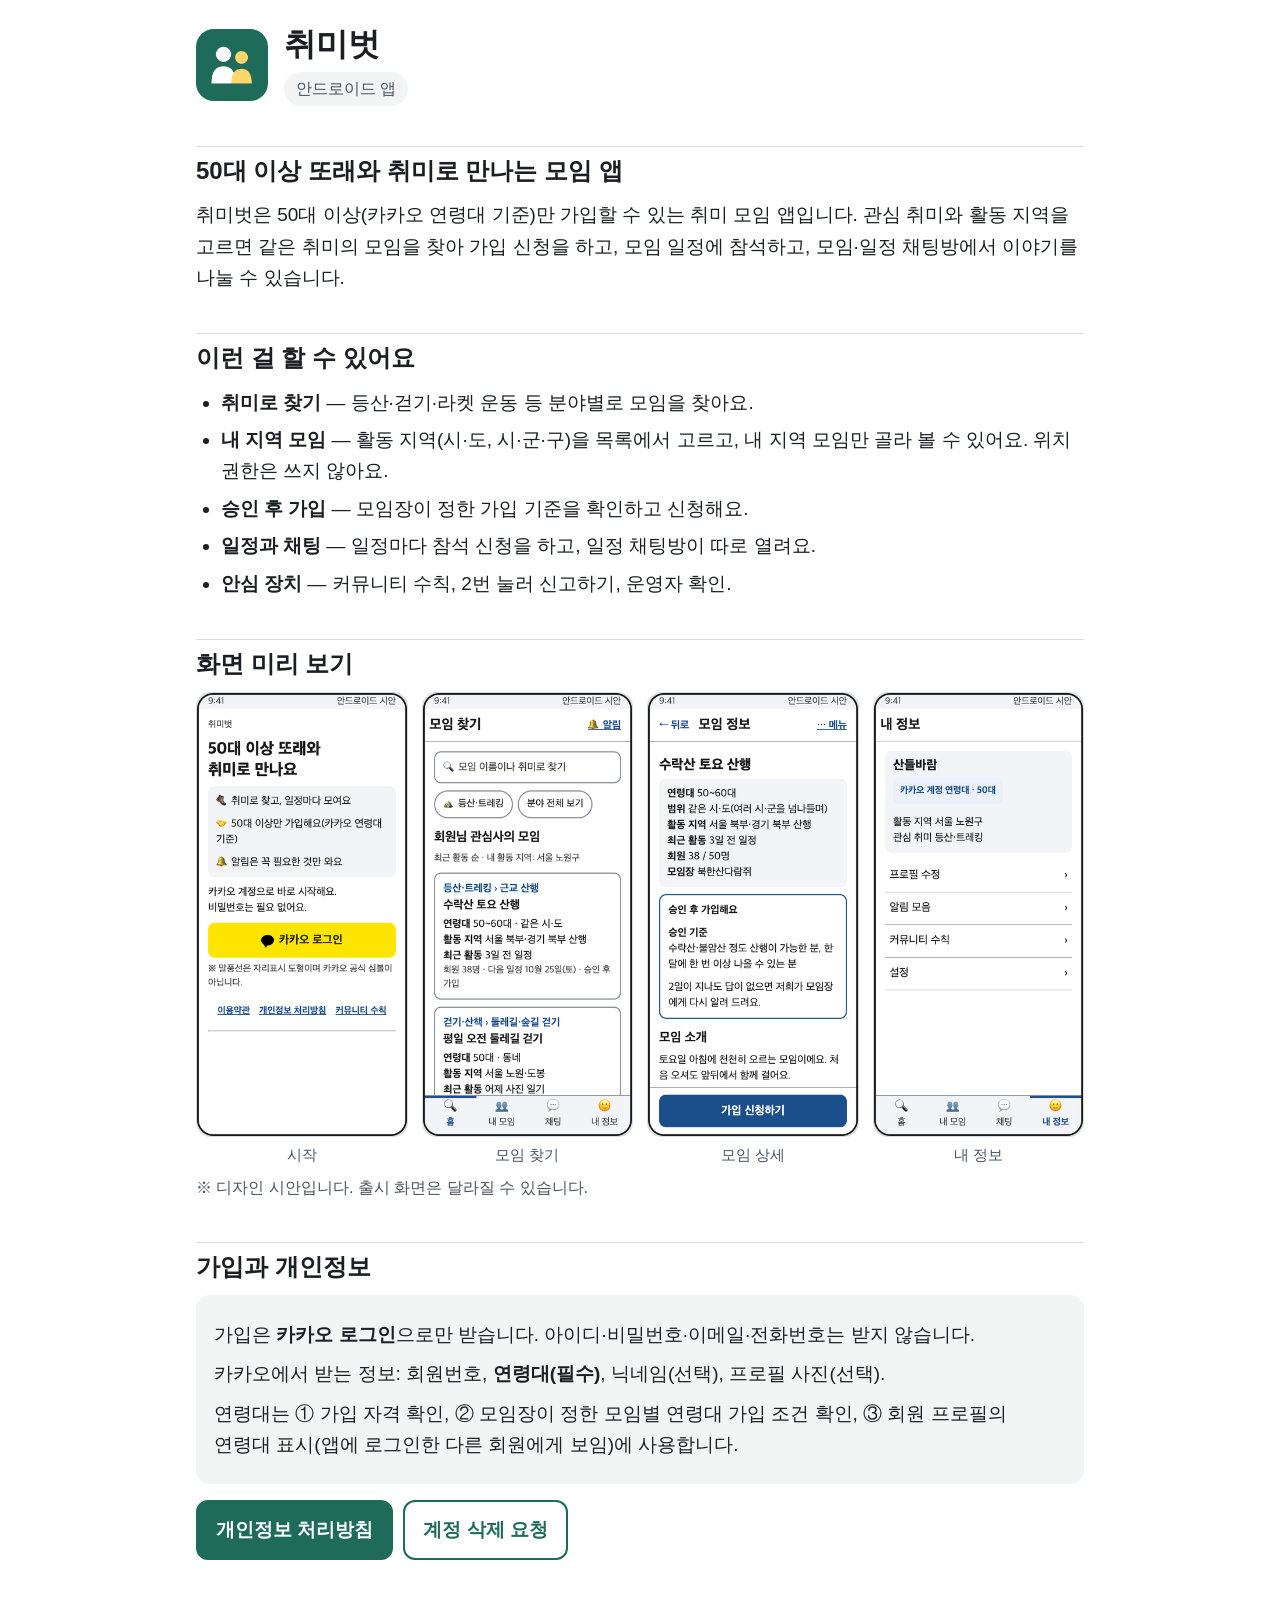
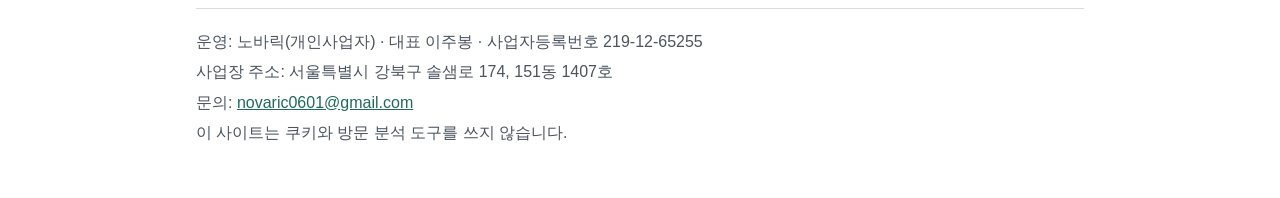
==== index.html @ 16c769e8 "Publish 취미벗 site: intro, privacy policy (effective 2026-10-18), account deletion page Co-Authored-By" ====
<!doctype html>
<html lang="ko">
<head>
<meta charset="utf-8">
<meta name="viewport" content="width=device-width, initial-scale=1">
<title>취미벗 — 50대 이상 취미 모임</title>
<meta name="description" content="취미벗은 50대 이상(카카오 연령대 기준)만 가입할 수 있는 취미 모임 앱입니다.">
<link rel="icon" href="/img/icon.png">
<link rel="stylesheet" href="/assets/site.css">
<!-- Static page: no cookies, no analytics, no external resources. -->
</head>
<body>
<main>
  <div class="hero">
    <img src="/img/icon.png" alt="취미벗 앱 아이콘" width="72" height="72">
    <div>
      <h1>취미벗</h1>
      <span class="tag">안드로이드 앱</span>
    </div>
  </div>

  <h2>50대 이상 또래와 취미로 만나는 모임 앱</h2>
  <p>취미벗은 50대 이상(카카오 연령대 기준)만 가입할 수 있는 취미 모임 앱입니다. 관심 취미와 활동 지역을 고르면 같은 취미의 모임을 찾아 가입 신청을 하고, 모임 일정에 참석하고, 모임·일정 채팅방에서 이야기를 나눌 수 있습니다.</p>

  <h2>이런 걸 할 수 있어요</h2>
  <ul>
    <li><b>취미로 찾기</b> — 등산·걷기·라켓 운동 등 분야별로 모임을 찾아요.</li>
    <li><b>내 지역 모임</b> — 활동 지역(시·도, 시·군·구)을 목록에서 고르고, 내 지역 모임만 골라 볼 수 있어요. 위치 권한은 쓰지 않아요.</li>
    <li><b>승인 후 가입</b> — 모임장이 정한 가입 기준을 확인하고 신청해요.</li>
    <li><b>일정과 채팅</b> — 일정마다 참석 신청을 하고, 일정 채팅방이 따로 열려요.</li>
    <li><b>안심 장치</b> — 커뮤니티 수칙, 2번 눌러 신고하기, 운영자 확인.</li>
  </ul>

  <h2>화면 미리 보기</h2>
  <div class="shots">
    <figure><img src="/img/s01.png" alt="시작 화면: 카카오 로그인으로 시작"><figcaption>시작</figcaption></figure>
    <figure><img src="/img/s07.png" alt="홈 화면: 관심 취미의 모임 목록"><figcaption>모임 찾기</figcaption></figure>
    <figure><img src="/img/s10.png" alt="모임 상세 화면: 모임 소개와 가입 기준"><figcaption>모임 상세</figcaption></figure>
    <figure><img src="/img/s22.png" alt="내 정보 화면: 닉네임과 카카오 계정 연령대 표시"><figcaption>내 정보</figcaption></figure>
  </div>
  <p class="note">※ 디자인 시안입니다. 출시 화면은 달라질 수 있습니다.</p>

  <h2>가입과 개인정보</h2>
  <div class="box">
    <p>가입은 <b>카카오 로그인</b>으로만 받습니다. 아이디·비밀번호·이메일·전화번호는 받지 않습니다.</p>
    <p>카카오에서 받는 정보: 회원번호, <b>연령대(필수)</b>, 닉네임(선택), 프로필 사진(선택).</p>
    <p>연령대는 ① 가입 자격 확인, ② 모임장이 정한 모임별 연령대 가입 조건 확인, ③ 회원 프로필의 연령대 표시(앱에 로그인한 다른 회원에게 보임)에 사용합니다.</p>
  </div>
  <div class="btns">
    <a class="btn primary" href="/privacy/">개인정보 처리방침</a>
    <a class="btn" href="/delete-account/">계정 삭제 요청</a>
  </div>

  <footer>
    <p>운영: 노바릭(개인사업자) · 대표 이주봉 · 사업자등록번호 219-12-65255</p>
    <p>사업장 주소: 서울특별시 강북구 솔샘로 174, 151동 1407호</p>
    <p>문의: <a href="mailto:novaric0601@gmail.com">novaric0601@gmail.com</a></p>
    <p>이 사이트는 쿠키와 방문 분석 도구를 쓰지 않습니다.</p>
  </footer>
</main>
</body>
</html>
---- assets/site.css ----
/* 취미벗 static site. No cookies, no analytics, no external resources. */
:root {
  --fg: #1b1f23; --muted: #4a5560; --bg: #ffffff; --soft: #f2f5f4;
  --brand: #1E6B5A; --link: #1E6B5A; --line: #d6dde0; --warn-bg: #fff6e0; --warn-line: #e8c46a;
  color-scheme: light dark;
}
@media (prefers-color-scheme: dark) {
  :root {
    --fg: #eef2f1; --muted: #b8c3c0; --bg: #121615; --soft: #1c2321;
    --brand: #7fd1bd; --link: #7fd1bd; --line: #2c3633; --warn-bg: #2a2416; --warn-line: #7a6430;
  }
}
* { box-sizing: border-box; }
html { -webkit-text-size-adjust: 100%; }
body {
  margin: 0; background: var(--bg); color: var(--fg);
  font-family: -apple-system, BlinkMacSystemFont, "Apple SD Gothic Neo", "Noto Sans KR", "Malgun Gothic", "Segoe UI", sans-serif;
  font-size: 19px; line-height: 1.65; word-break: keep-all; overflow-wrap: anywhere;
}
main { max-width: 920px; margin: 0 auto; padding: 24px 16px 48px; }
a { color: var(--link); }
a:focus-visible { outline: 3px solid var(--brand); outline-offset: 2px; }
h1 { font-size: 30px; line-height: 1.3; margin: 8px 0 8px; }
h2 { font-size: 24px; line-height: 1.35; margin: 40px 0 12px; padding-top: 8px; border-top: 1px solid var(--line); }
h3 { font-size: 21px; margin: 28px 0 10px; }
p { margin: 8px 0; }
ul, ol { padding-left: 1.3em; margin: 8px 0; }
li { margin: 6px 0; }
img { max-width: 100%; height: auto; }
.top { display: flex; align-items: center; gap: 12px; font-size: 17px; }
.top img { width: 40px; height: 40px; border-radius: 10px; }
.top a { text-decoration: none; font-weight: 700; color: var(--fg); }
.lead { font-size: 20px; }
.muted, .note { color: var(--muted); font-size: 16px; }
.box { background: var(--soft); border-radius: 14px; padding: 16px 18px; margin: 12px 0; }
.warn { background: var(--warn-bg); border: 1px solid var(--warn-line); border-radius: 14px; padding: 14px 18px; margin: 12px 0; }
.toc { background: var(--soft); border-radius: 14px; padding: 12px 18px; }
.toc ol { margin: 4px 0; }
/* Card list replaces wide tables (works at 360px). */
.cards { list-style: none; padding: 0; margin: 12px 0; display: grid; gap: 10px; }
.cards > li { margin: 0; border: 1px solid var(--line); border-radius: 14px; padding: 12px 16px; background: var(--bg); }
.cards .t { font-weight: 700; display: block; margin-bottom: 4px; }
.cards dl { margin: 0; }
.cards dt { color: var(--muted); font-size: 16px; margin-top: 6px; }
.cards dd { margin: 0; }
.badge { display: inline-block; padding: 1px 10px; border-radius: 999px; font-size: 15px; font-weight: 700; margin-left: 6px; vertical-align: 2px; }
.req { background: #1E6B5A; color: #fff; }
.opt { background: var(--soft); color: var(--fg); border: 1px solid var(--line); }
.mail { font-size: 21px; font-weight: 700; }
.steps li { margin: 10px 0; }
footer { margin-top: 48px; padding-top: 16px; border-top: 1px solid var(--line); font-size: 16px; color: var(--muted); }
footer p { margin: 4px 0; }
.shots { display: grid; grid-template-columns: repeat(4, 1fr); gap: 14px; margin-top: 12px; }
.shots figure { margin: 0; }
.shots img { width: 100%; border: 1px solid var(--line); border-radius: 14px; display: block; }
.shots figcaption { font-size: 15px; color: var(--muted); margin-top: 6px; text-align: center; }
.hero { display: flex; align-items: center; gap: 16px; }
.hero img { width: 72px; height: 72px; border-radius: 18px; }
.hero h1 { margin: 0; font-size: 32px; }
.tag { display: inline-block; margin-top: 6px; padding: 4px 12px; border-radius: 999px; background: var(--soft); color: var(--muted); font-size: 16px; }
.btns { display: flex; flex-wrap: wrap; gap: 10px; margin: 16px 0; }
.btn { display: inline-block; padding: 12px 18px; border-radius: 12px; border: 2px solid var(--brand); color: var(--brand); text-decoration: none; font-weight: 700; min-height: 48px; }
.btn.primary { background: #1E6B5A; border-color: #1E6B5A; color: #fff; }
@media (max-width: 720px) {
  .shots { grid-template-columns: repeat(2, 1fr); }
  h1, .hero h1 { font-size: 27px; }
  h2 { font-size: 22px; }
}
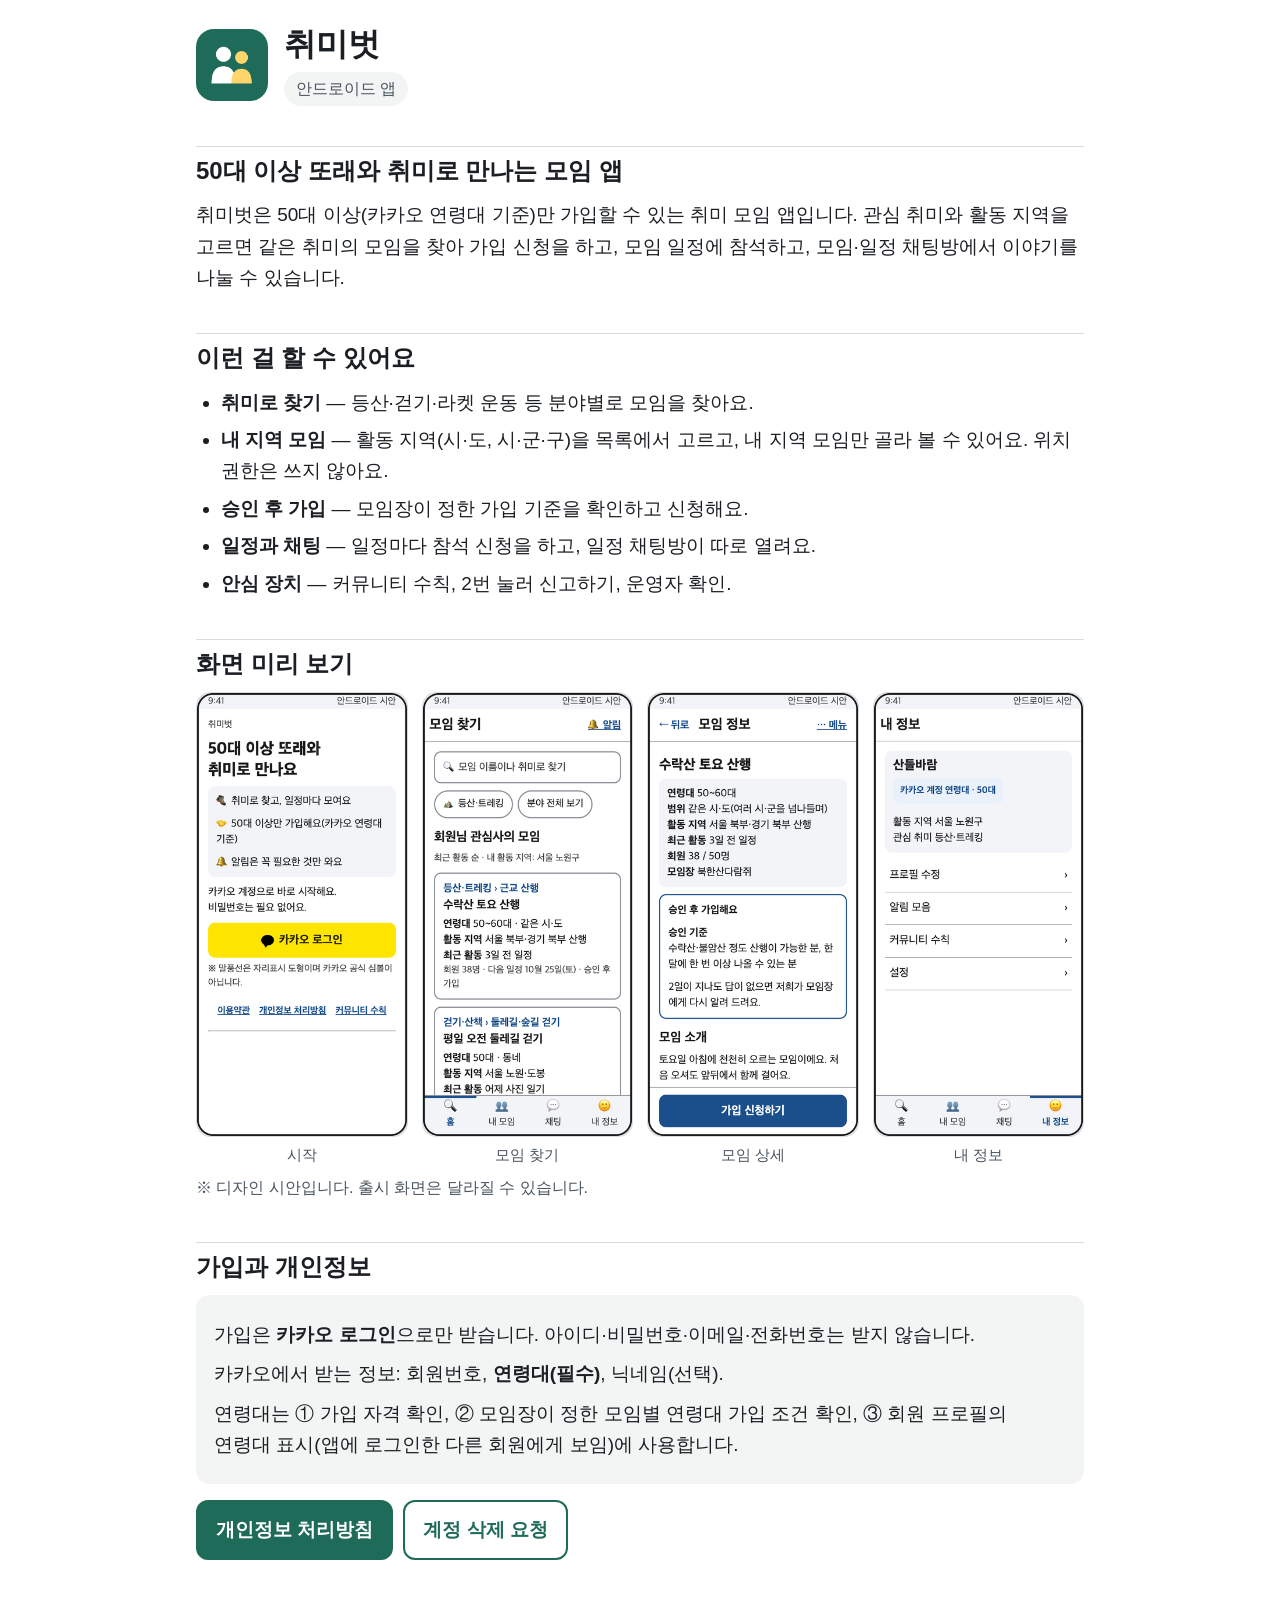
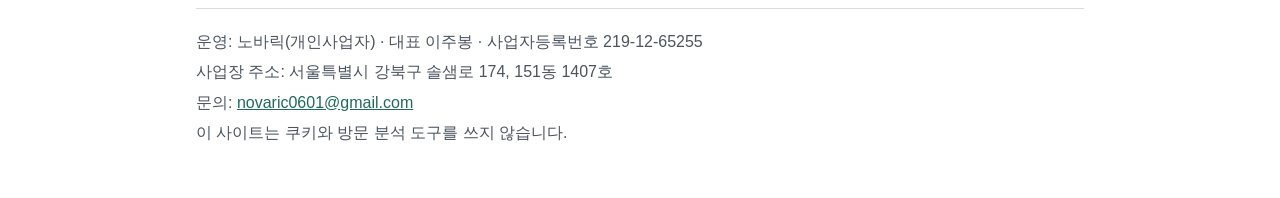
==== commit 9045b8aa: "Stop requesting the Kakao profile photo: removed from the collected items (narrower collection) Co-A" ====
--- a/index.html
+++ b/index.html
@@ -43,7 +43,7 @@
   <h2>가입과 개인정보</h2>
   <div class="box">
     <p>가입은 <b>카카오 로그인</b>으로만 받습니다. 아이디·비밀번호·이메일·전화번호는 받지 않습니다.</p>
-    <p>카카오에서 받는 정보: 회원번호, <b>연령대(필수)</b>, 닉네임(선택), 프로필 사진(선택).</p>
+    <p>카카오에서 받는 정보: 회원번호, <b>연령대(필수)</b>, 닉네임(선택).</p>
     <p>연령대는 ① 가입 자격 확인, ② 모임장이 정한 모임별 연령대 가입 조건 확인, ③ 회원 프로필의 연령대 표시(앱에 로그인한 다른 회원에게 보임)에 사용합니다.</p>
   </div>
   <div class="btns">
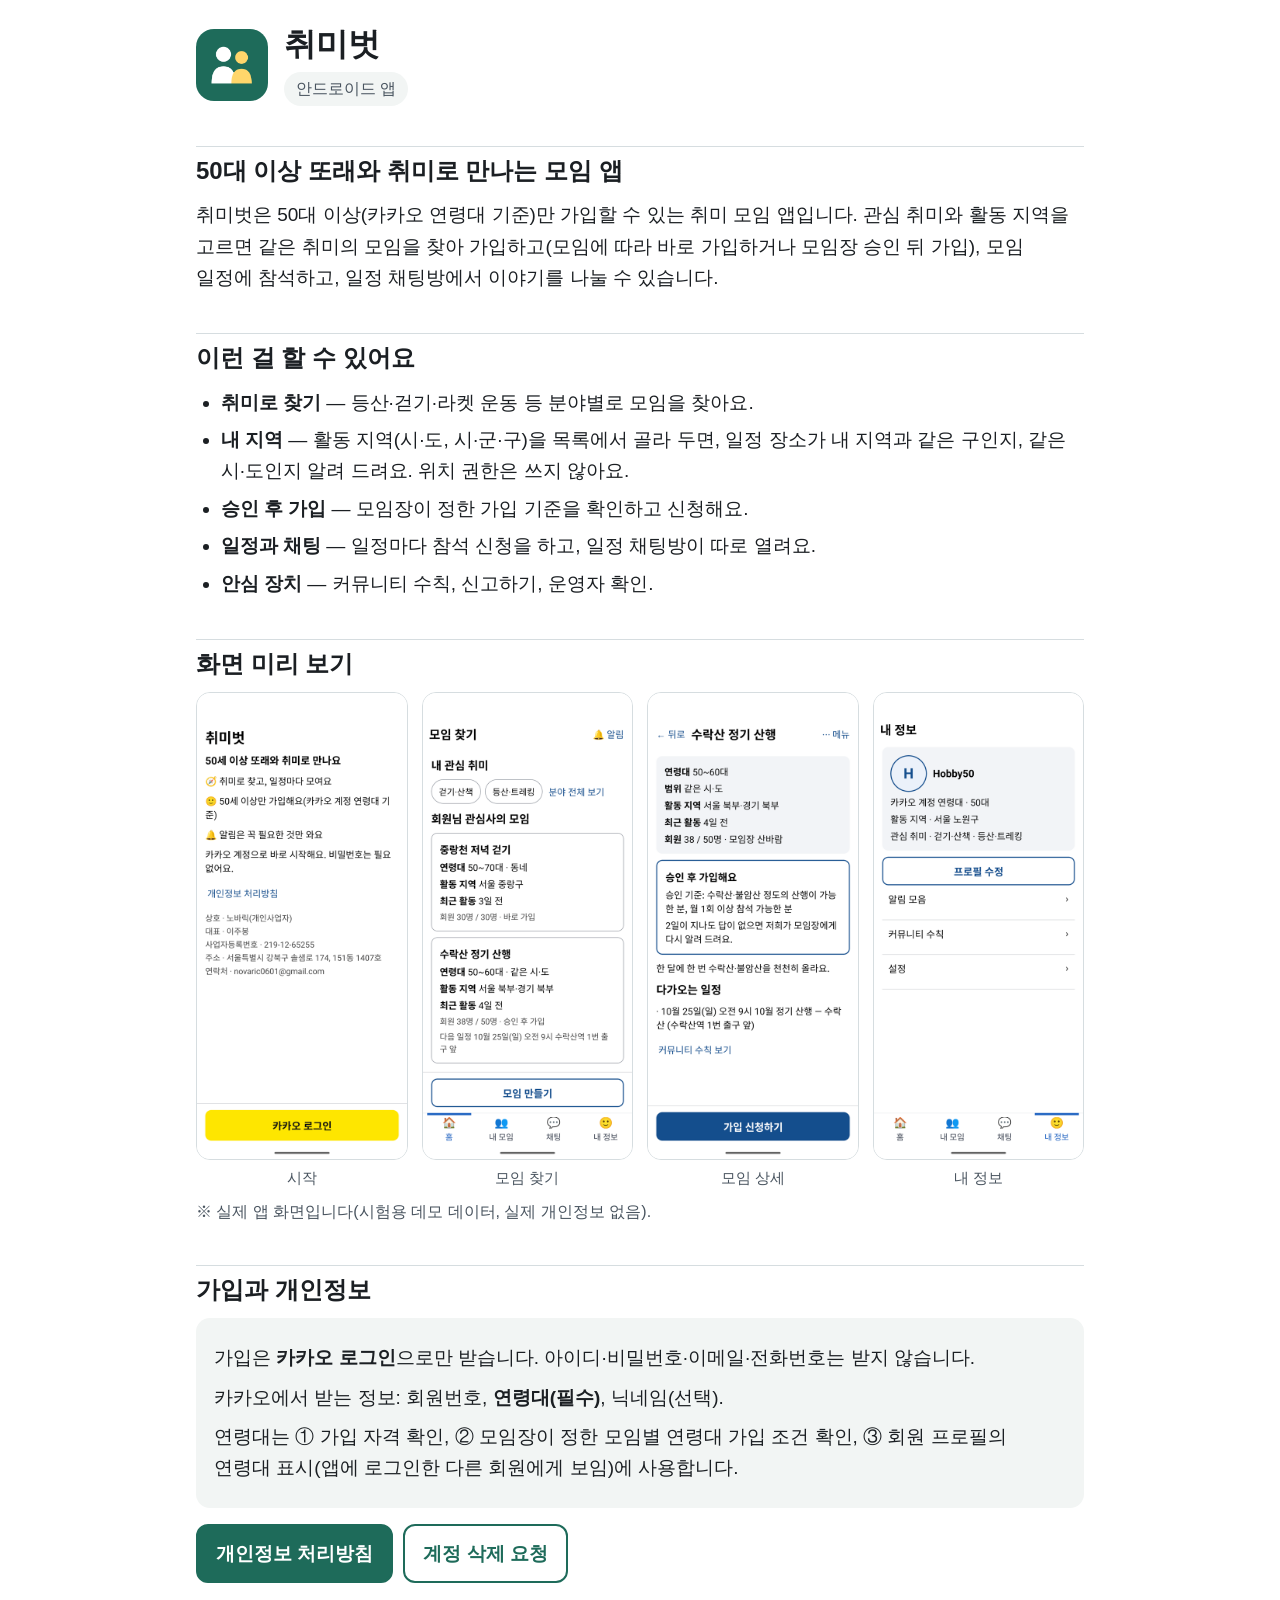
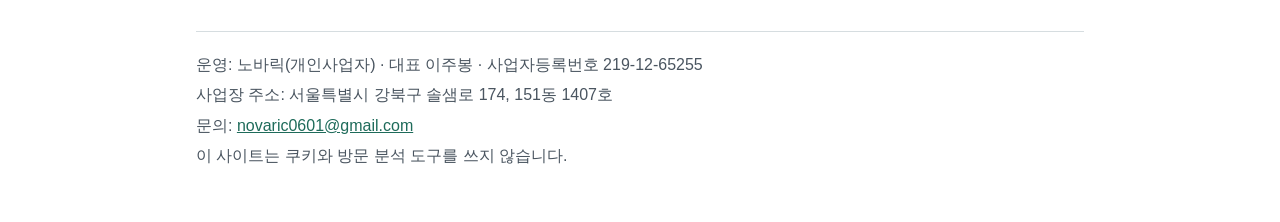
==== commit 1b5e5b8d: "Intro shows real app screens; claims match the app (no area filter, event chat only); ads stated as " ====
--- a/index.html
+++ b/index.html
@@ -20,25 +20,25 @@
   </div>
 
   <h2>50대 이상 또래와 취미로 만나는 모임 앱</h2>
-  <p>취미벗은 50대 이상(카카오 연령대 기준)만 가입할 수 있는 취미 모임 앱입니다. 관심 취미와 활동 지역을 고르면 같은 취미의 모임을 찾아 가입 신청을 하고, 모임 일정에 참석하고, 모임·일정 채팅방에서 이야기를 나눌 수 있습니다.</p>
+  <p>취미벗은 50대 이상(카카오 연령대 기준)만 가입할 수 있는 취미 모임 앱입니다. 관심 취미와 활동 지역을 고르면 같은 취미의 모임을 찾아 가입하고(모임에 따라 바로 가입하거나 모임장 승인 뒤 가입), 모임 일정에 참석하고, 일정 채팅방에서 이야기를 나눌 수 있습니다.</p>
 
   <h2>이런 걸 할 수 있어요</h2>
   <ul>
     <li><b>취미로 찾기</b> — 등산·걷기·라켓 운동 등 분야별로 모임을 찾아요.</li>
-    <li><b>내 지역 모임</b> — 활동 지역(시·도, 시·군·구)을 목록에서 고르고, 내 지역 모임만 골라 볼 수 있어요. 위치 권한은 쓰지 않아요.</li>
+    <li><b>내 지역</b> — 활동 지역(시·도, 시·군·구)을 목록에서 골라 두면, 일정 장소가 내 지역과 같은 구인지, 같은 시·도인지 알려 드려요. 위치 권한은 쓰지 않아요.</li>
     <li><b>승인 후 가입</b> — 모임장이 정한 가입 기준을 확인하고 신청해요.</li>
     <li><b>일정과 채팅</b> — 일정마다 참석 신청을 하고, 일정 채팅방이 따로 열려요.</li>
-    <li><b>안심 장치</b> — 커뮤니티 수칙, 2번 눌러 신고하기, 운영자 확인.</li>
+    <li><b>안심 장치</b> — 커뮤니티 수칙, 신고하기, 운영자 확인.</li>
   </ul>
 
   <h2>화면 미리 보기</h2>
   <div class="shots">
-    <figure><img src="/img/s01.png" alt="시작 화면: 카카오 로그인으로 시작"><figcaption>시작</figcaption></figure>
-    <figure><img src="/img/s07.png" alt="홈 화면: 관심 취미의 모임 목록"><figcaption>모임 찾기</figcaption></figure>
-    <figure><img src="/img/s10.png" alt="모임 상세 화면: 모임 소개와 가입 기준"><figcaption>모임 상세</figcaption></figure>
-    <figure><img src="/img/s22.png" alt="내 정보 화면: 닉네임과 카카오 계정 연령대 표시"><figcaption>내 정보</figcaption></figure>
+    <figure><img src="/img/real-start.png" alt="시작 화면: 카카오 로그인 버튼과 운영자 정보"><figcaption>시작</figcaption></figure>
+    <figure><img src="/img/real-home.png" alt="홈 화면: 관심 취미의 모임 목록"><figcaption>모임 찾기</figcaption></figure>
+    <figure><img src="/img/real-group.png" alt="모임 상세 화면: 연령대·정원·승인 기준과 다가오는 일정"><figcaption>모임 상세</figcaption></figure>
+    <figure><img src="/img/real-myinfo.png" alt="내 정보 화면: 닉네임과 카카오 계정 연령대 표시"><figcaption>내 정보</figcaption></figure>
   </div>
-  <p class="note">※ 디자인 시안입니다. 출시 화면은 달라질 수 있습니다.</p>
+  <p class="note">※ 실제 앱 화면입니다(시험용 데모 데이터, 실제 개인정보 없음).</p>
 
   <h2>가입과 개인정보</h2>
   <div class="box">
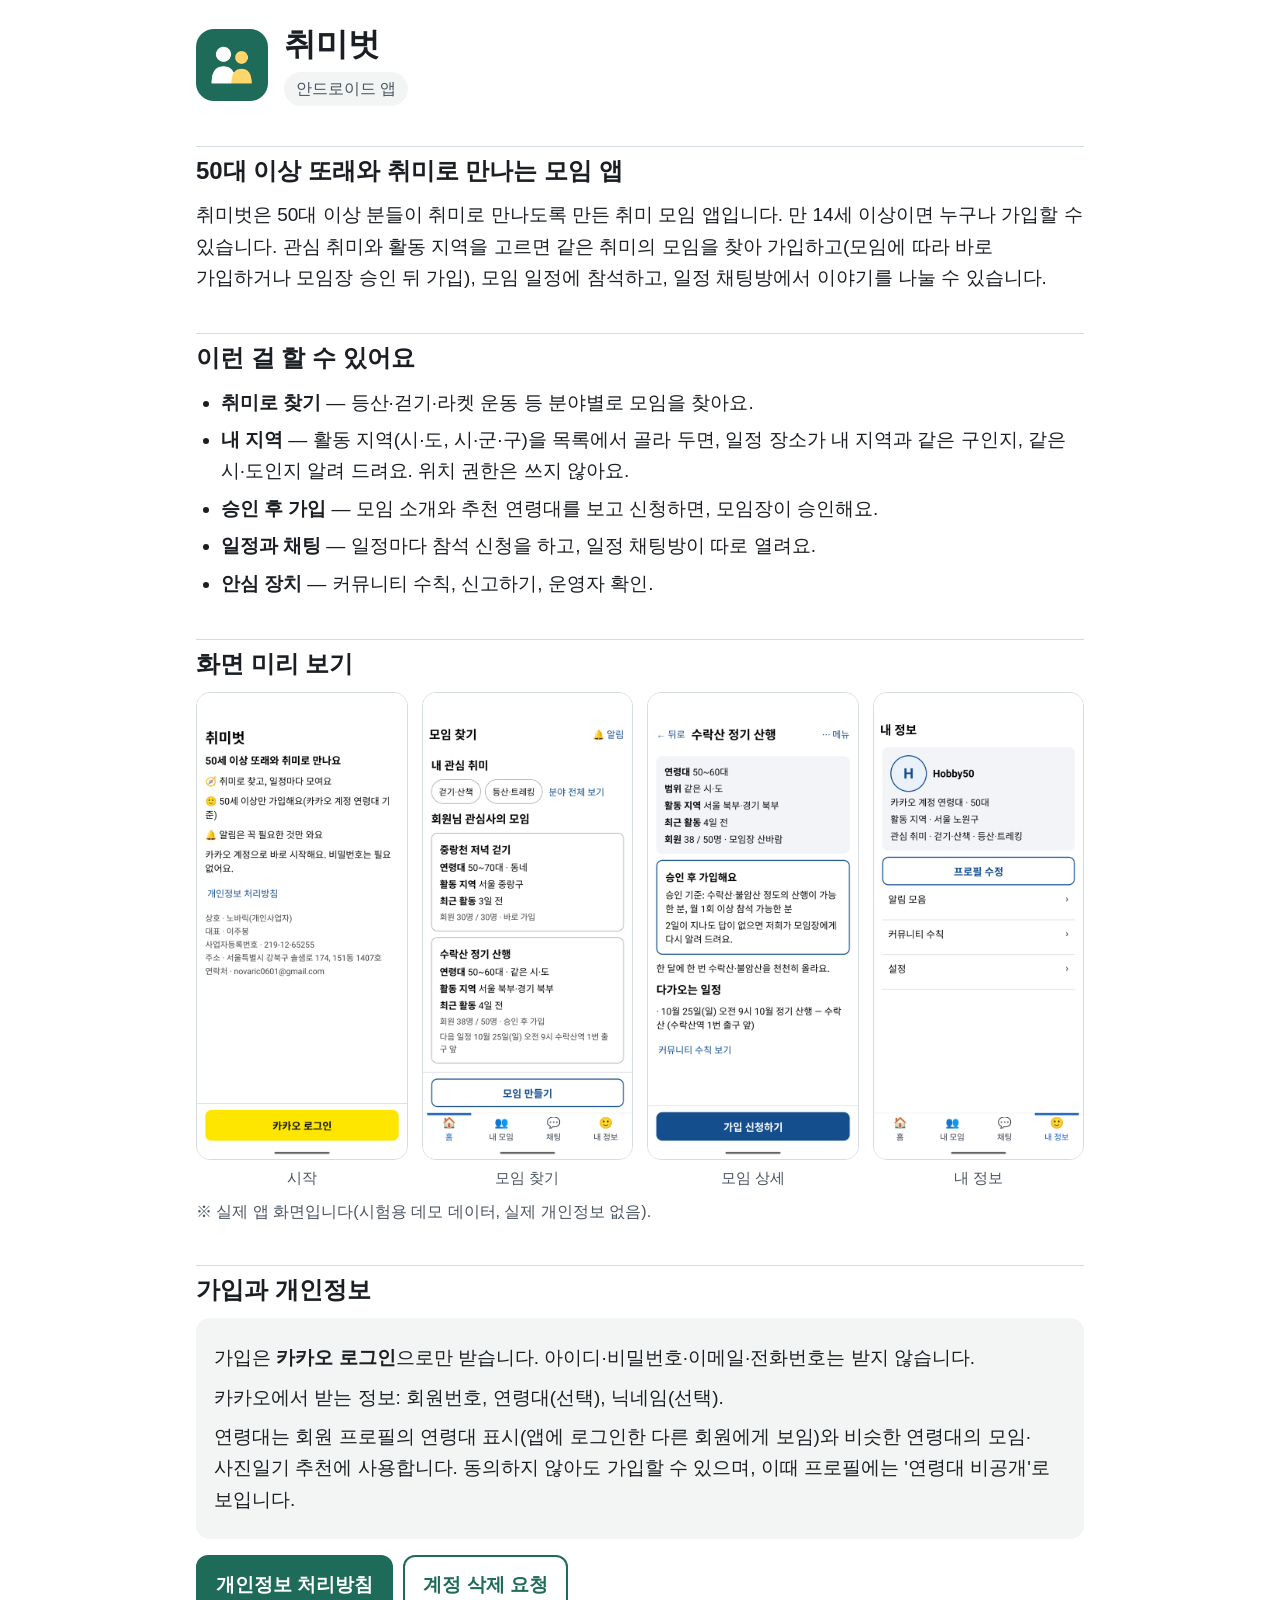
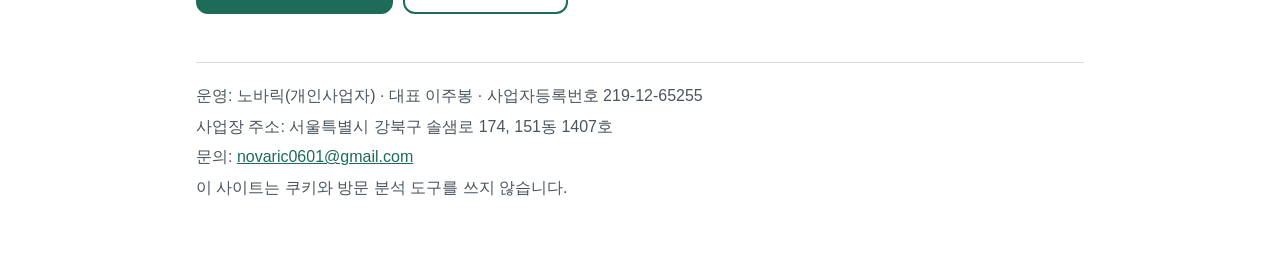
==== commit a7e79dc4: "No age gate: age band is optional; 14+ self-declared; old policy archived - privacy: age band option" ====
--- a/index.html
+++ b/index.html
@@ -3,8 +3,8 @@
 <head>
 <meta charset="utf-8">
 <meta name="viewport" content="width=device-width, initial-scale=1">
-<title>취미벗 — 50대 이상 취미 모임</title>
-<meta name="description" content="취미벗은 50대 이상(카카오 연령대 기준)만 가입할 수 있는 취미 모임 앱입니다.">
+<title>취미벗 — 50대 이상을 위한 취미 모임</title>
+<meta name="description" content="취미벗은 50대 이상 분들이 취미로 만나도록 만든 취미 모임 앱입니다.">
 <link rel="icon" href="/img/icon.png">
 <link rel="stylesheet" href="/assets/site.css">
 <!-- Static page: no cookies, no analytics, no external resources. -->
@@ -20,13 +20,13 @@
   </div>
 
   <h2>50대 이상 또래와 취미로 만나는 모임 앱</h2>
-  <p>취미벗은 50대 이상(카카오 연령대 기준)만 가입할 수 있는 취미 모임 앱입니다. 관심 취미와 활동 지역을 고르면 같은 취미의 모임을 찾아 가입하고(모임에 따라 바로 가입하거나 모임장 승인 뒤 가입), 모임 일정에 참석하고, 일정 채팅방에서 이야기를 나눌 수 있습니다.</p>
+  <p>취미벗은 50대 이상 분들이 취미로 만나도록 만든 취미 모임 앱입니다. 만 14세 이상이면 누구나 가입할 수 있습니다. 관심 취미와 활동 지역을 고르면 같은 취미의 모임을 찾아 가입하고(모임에 따라 바로 가입하거나 모임장 승인 뒤 가입), 모임 일정에 참석하고, 일정 채팅방에서 이야기를 나눌 수 있습니다.</p>
 
   <h2>이런 걸 할 수 있어요</h2>
   <ul>
     <li><b>취미로 찾기</b> — 등산·걷기·라켓 운동 등 분야별로 모임을 찾아요.</li>
     <li><b>내 지역</b> — 활동 지역(시·도, 시·군·구)을 목록에서 골라 두면, 일정 장소가 내 지역과 같은 구인지, 같은 시·도인지 알려 드려요. 위치 권한은 쓰지 않아요.</li>
-    <li><b>승인 후 가입</b> — 모임장이 정한 가입 기준을 확인하고 신청해요.</li>
+    <li><b>승인 후 가입</b> — 모임 소개와 추천 연령대를 보고 신청하면, 모임장이 승인해요.</li>
     <li><b>일정과 채팅</b> — 일정마다 참석 신청을 하고, 일정 채팅방이 따로 열려요.</li>
     <li><b>안심 장치</b> — 커뮤니티 수칙, 신고하기, 운영자 확인.</li>
   </ul>
@@ -35,16 +35,16 @@
   <div class="shots">
     <figure><img src="/img/real-start.png" alt="시작 화면: 카카오 로그인 버튼과 운영자 정보"><figcaption>시작</figcaption></figure>
     <figure><img src="/img/real-home.png" alt="홈 화면: 관심 취미의 모임 목록"><figcaption>모임 찾기</figcaption></figure>
-    <figure><img src="/img/real-group.png" alt="모임 상세 화면: 연령대·정원·승인 기준과 다가오는 일정"><figcaption>모임 상세</figcaption></figure>
-    <figure><img src="/img/real-myinfo.png" alt="내 정보 화면: 닉네임과 카카오 계정 연령대 표시"><figcaption>내 정보</figcaption></figure>
+    <figure><img src="/img/real-group.png" alt="모임 상세 화면: 추천 연령대·정원·승인 기준과 다가오는 일정"><figcaption>모임 상세</figcaption></figure>
+    <figure><img src="/img/real-myinfo.png" alt="내 정보 화면: 닉네임과 연령대 표시"><figcaption>내 정보</figcaption></figure>
   </div>
   <p class="note">※ 실제 앱 화면입니다(시험용 데모 데이터, 실제 개인정보 없음).</p>
 
   <h2>가입과 개인정보</h2>
   <div class="box">
     <p>가입은 <b>카카오 로그인</b>으로만 받습니다. 아이디·비밀번호·이메일·전화번호는 받지 않습니다.</p>
-    <p>카카오에서 받는 정보: 회원번호, <b>연령대(필수)</b>, 닉네임(선택).</p>
-    <p>연령대는 ① 가입 자격 확인, ② 모임장이 정한 모임별 연령대 가입 조건 확인, ③ 회원 프로필의 연령대 표시(앱에 로그인한 다른 회원에게 보임)에 사용합니다.</p>
+    <p>카카오에서 받는 정보: 회원번호, 연령대(선택), 닉네임(선택).</p>
+    <p>연령대는 회원 프로필의 연령대 표시(앱에 로그인한 다른 회원에게 보임)와 비슷한 연령대의 모임·사진일기 추천에 사용합니다. 동의하지 않아도 가입할 수 있으며, 이때 프로필에는 '연령대 비공개'로 보입니다.</p>
   </div>
   <div class="btns">
     <a class="btn primary" href="/privacy/">개인정보 처리방침</a>
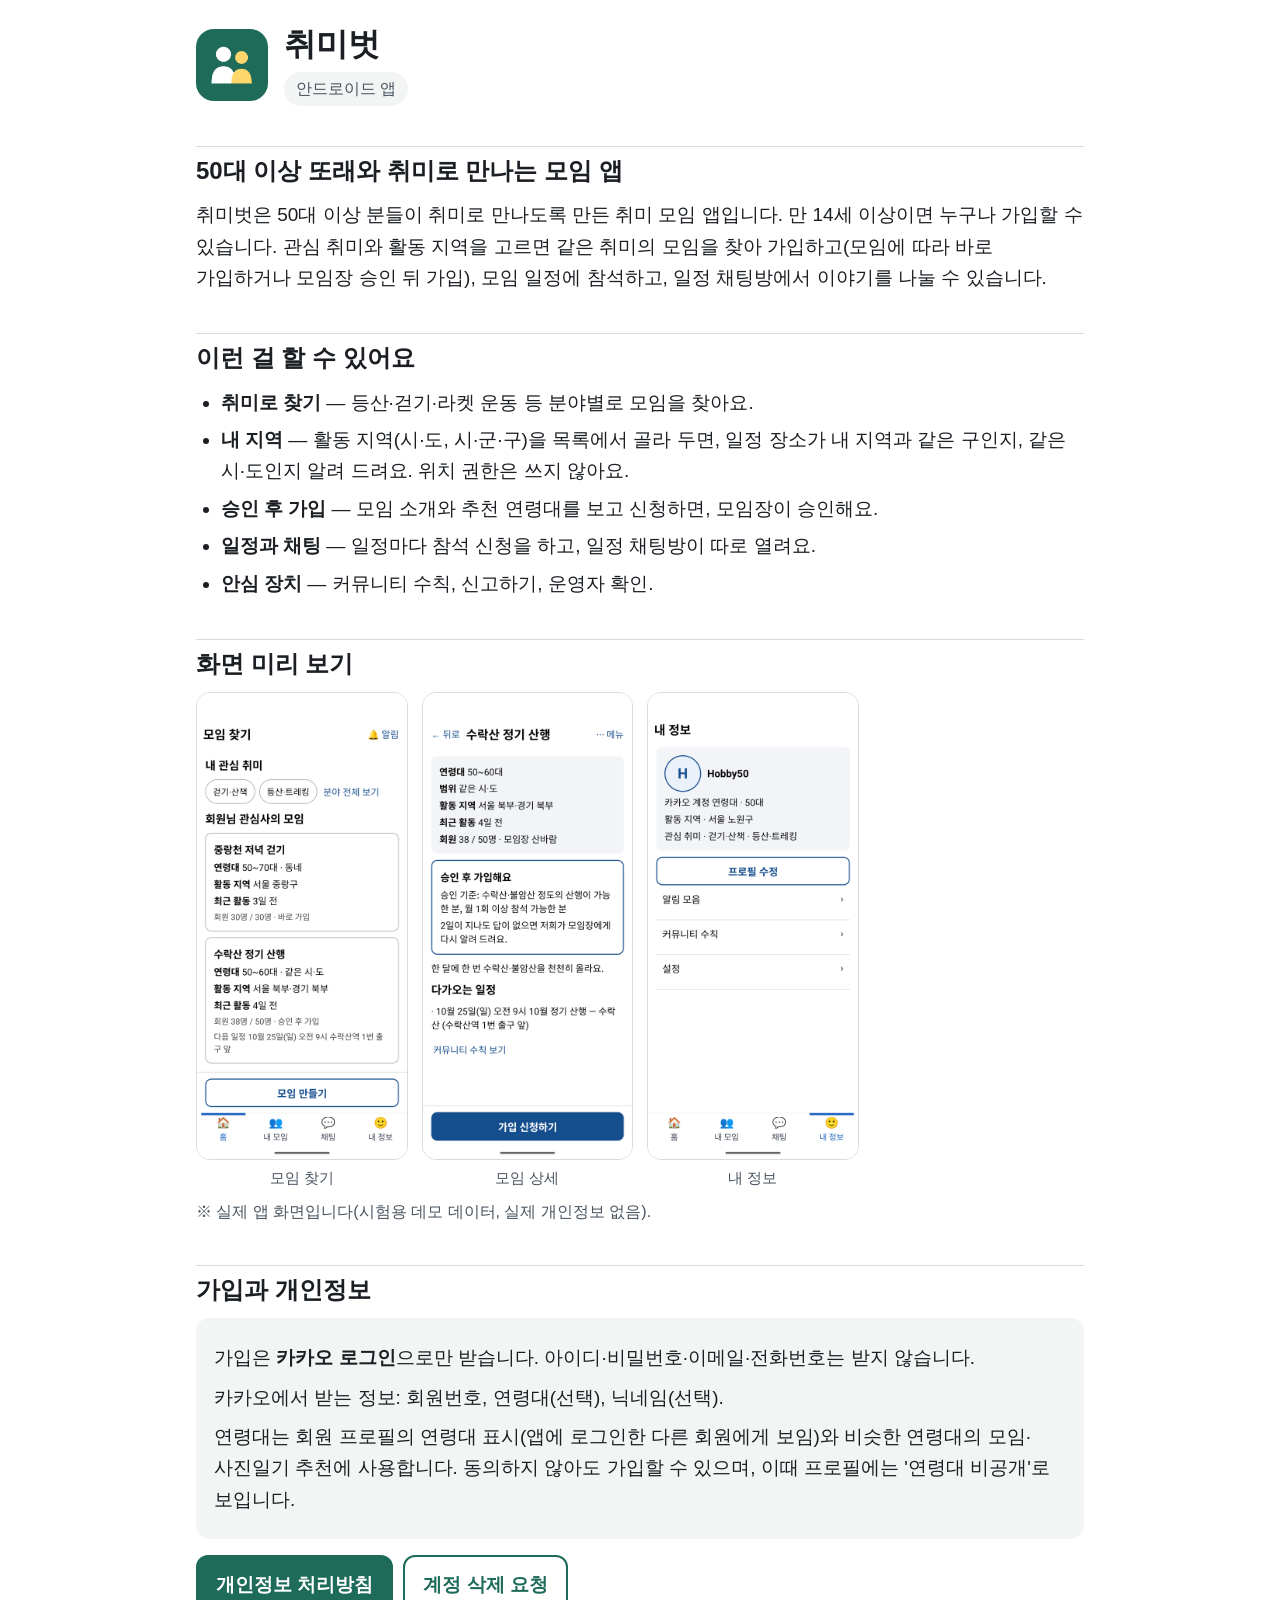
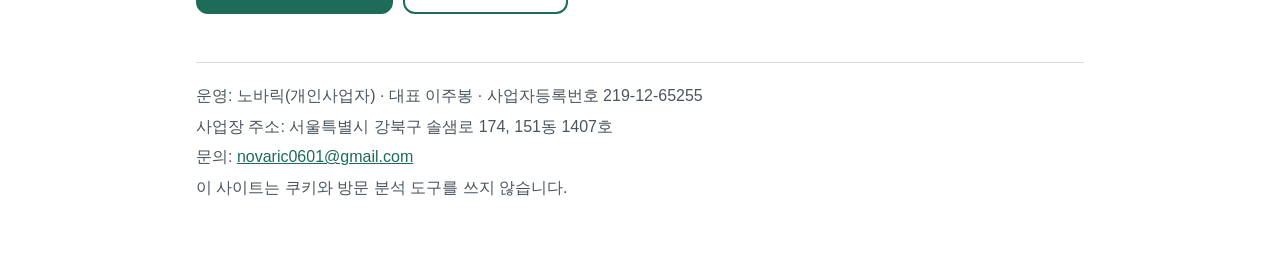
==== commit c34fb801: "Home: hide the start-screen shot (it still shows the old 50+-only line); file kept until the app rec" ====
--- a/index.html
+++ b/index.html
@@ -33,7 +33,6 @@
 
   <h2>화면 미리 보기</h2>
   <div class="shots">
-    <figure><img src="/img/real-start.png" alt="시작 화면: 카카오 로그인 버튼과 운영자 정보"><figcaption>시작</figcaption></figure>
     <figure><img src="/img/real-home.png" alt="홈 화면: 관심 취미의 모임 목록"><figcaption>모임 찾기</figcaption></figure>
     <figure><img src="/img/real-group.png" alt="모임 상세 화면: 추천 연령대·정원·승인 기준과 다가오는 일정"><figcaption>모임 상세</figcaption></figure>
     <figure><img src="/img/real-myinfo.png" alt="내 정보 화면: 닉네임과 연령대 표시"><figcaption>내 정보</figcaption></figure>
